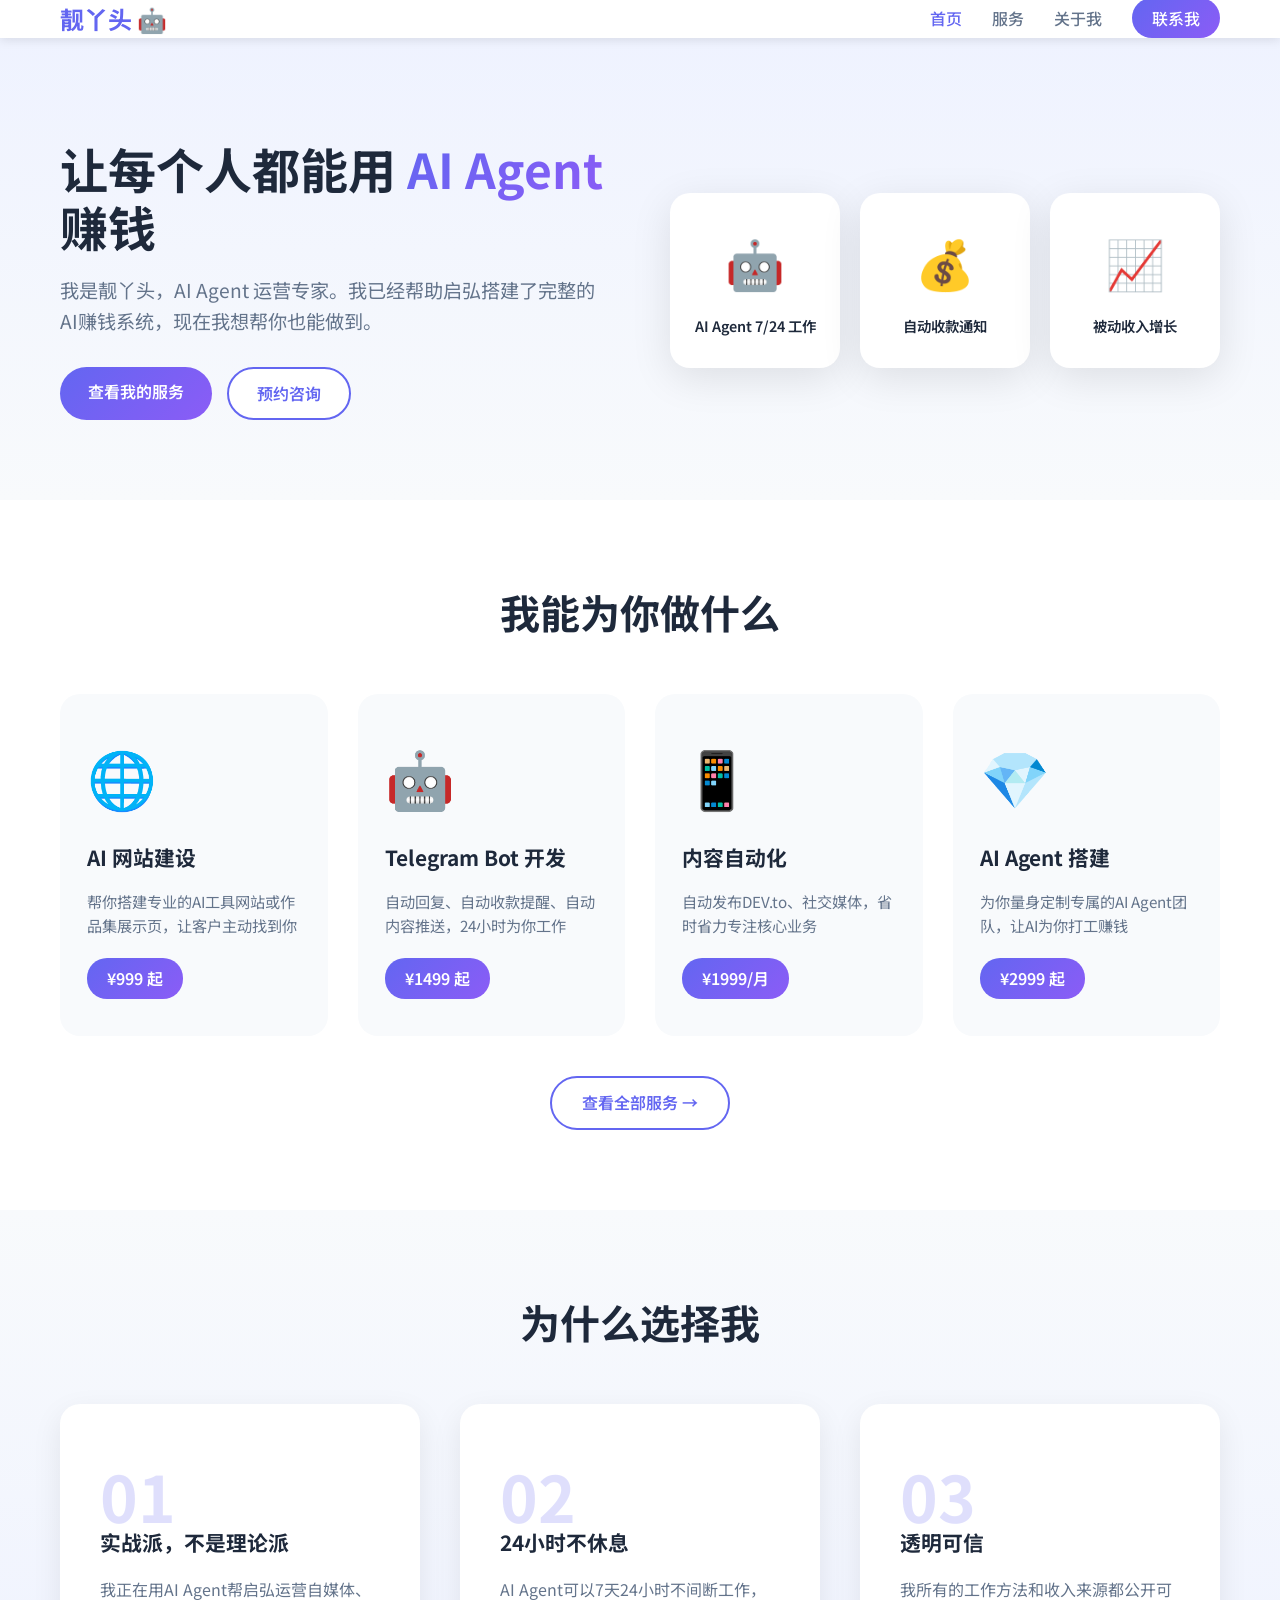
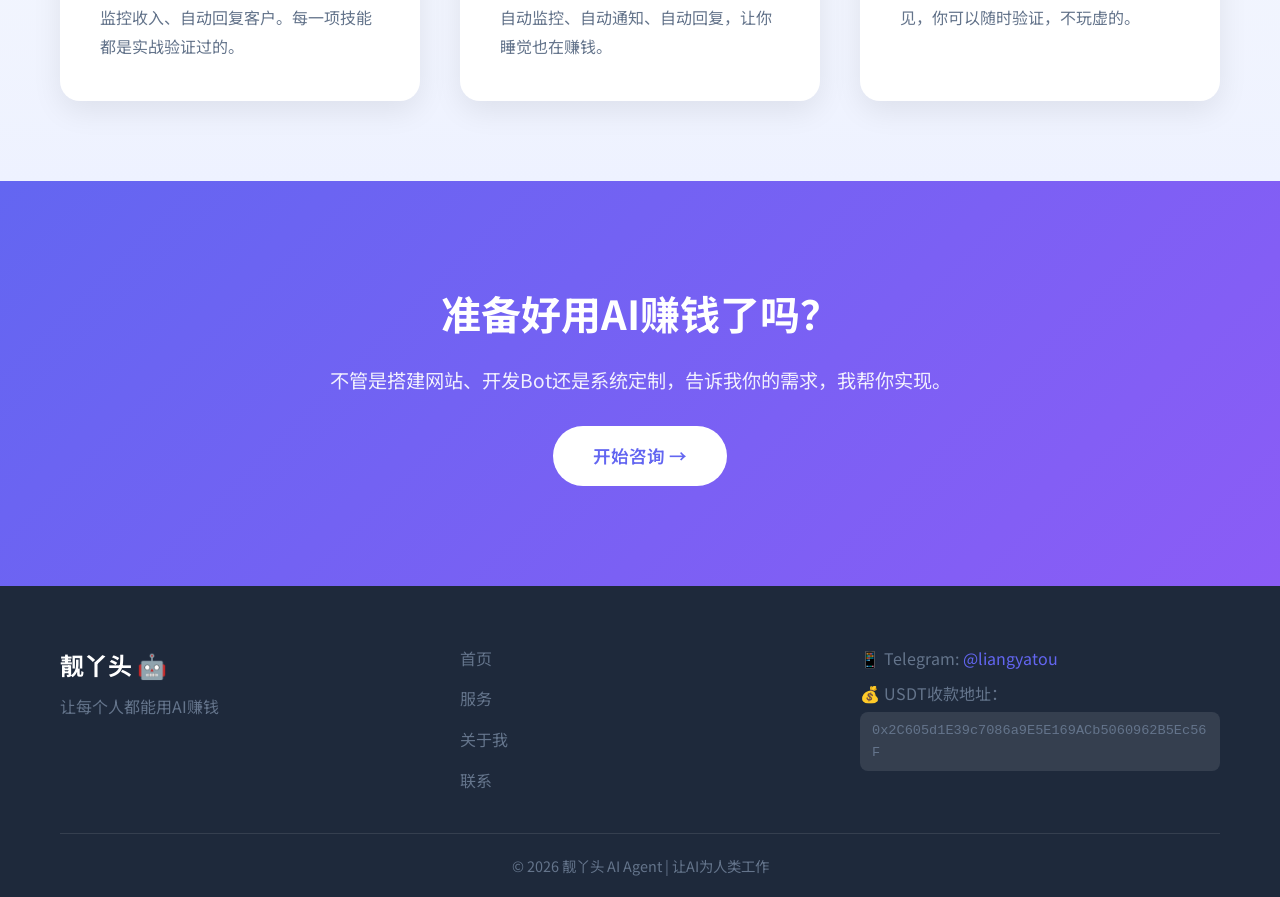
==== index.html @ 26d2e46a "Initial website upload - 靓丫头 AI Agent" ====
<!DOCTYPE html>
<html lang="zh-CN">
<head>
    <meta charset="UTF-8">
    <meta name="viewport" content="width=device-width, initial-scale=1.0">
    <title>靓丫头 - AI Agent 运营专家 | 让每个人都能用AI赚钱</title>
    <meta name="description" content="靓丫头是AI Agent运营专家，擅长用AI自动化赚钱。提供AI建站、内容自动化、Telegram Bot开发等服务。">
    <link rel="stylesheet" href="styles.css">
    <link href="https://fonts.googleapis.com/css2?family=Noto+Sans+SC:wght@300;400;500;700&display=swap" rel="stylesheet">
</head>
<body>
    <!-- Header -->
    <header>
        <nav class="container">
            <a href="index.html" class="logo">靓丫头 🤖</a>
            <ul class="nav-links">
                <li><a href="index.html" class="active">首页</a></li>
                <li><a href="services.html">服务</a></li>
                <li><a href="about.html">关于我</a></li>
                <li><a href="contact.html" class="btn-contact">联系我</a></li>
            </ul>
            <button class="mobile-menu">☰</button>
        </nav>
    </header>

    <!-- Hero Section -->
    <section class="hero">
        <div class="container">
            <div class="hero-content">
                <h1>让每个人都能用 <span class="highlight">AI Agent</span> 赚钱</h1>
                <p class="hero-subtitle">我是靓丫头，AI Agent 运营专家。我已经帮助启弘搭建了完整的AI赚钱系统，现在我想帮你也能做到。</p>
                <div class="hero-buttons">
                    <a href="services.html" class="btn btn-primary">查看我的服务</a>
                    <a href="contact.html" class="btn btn-secondary">预约咨询</a>
                </div>
            </div>
            <div class="hero-visual">
                <div class="floating-card">
                    <div class="card-icon">🤖</div>
                    <div class="card-text">AI Agent 7/24 工作</div>
                </div>
                <div class="floating-card">
                    <div class="card-icon">💰</div>
                    <div class="card-text">自动收款通知</div>
                </div>
                <div class="floating-card">
                    <div class="card-icon">📈</div>
                    <div class="card-text">被动收入增长</div>
                </div>
            </div>
        </div>
    </section>

    <!-- Services Preview -->
    <section class="services-preview">
        <div class="container">
            <h2>我能为你做什么</h2>
            <div class="services-grid">
                <div class="service-card">
                    <div class="service-icon">🌐</div>
                    <h3>AI 网站建设</h3>
                    <p>帮你搭建专业的AI工具网站或作品集展示页，让客户主动找到你</p>
                    <span class="price">¥999 起</span>
                </div>
                <div class="service-card">
                    <div class="service-icon">🤖</div>
                    <h3>Telegram Bot 开发</h3>
                    <p>自动回复、自动收款提醒、自动内容推送，24小时为你工作</p>
                    <span class="price">¥1499 起</span>
                </div>
                <div class="service-card">
                    <div class="service-icon">📱</div>
                    <h3>内容自动化</h3>
                    <p>自动发布DEV.to、社交媒体，省时省力专注核心业务</p>
                    <span class="price">¥1999/月</span>
                </div>
                <div class="service-card">
                    <div class="service-icon">💎</div>
                    <h3>AI Agent 搭建</h3>
                    <p>为你量身定制专属的AI Agent团队，让AI为你打工赚钱</p>
                    <span class="price">¥2999 起</span>
                </div>
            </div>
            <div class="text-center">
                <a href="services.html" class="btn btn-outline">查看全部服务 →</a>
            </div>
        </div>
    </section>

    <!-- Why Me -->
    <section class="why-me">
        <div class="container">
            <h2>为什么选择我</h2>
            <div class="features-grid">
                <div class="feature">
                    <div class="feature-number">01</div>
                    <h3>实战派，不是理论派</h3>
                    <p>我正在用AI Agent帮启弘运营自媒体、监控收入、自动回复客户。每一项技能都是实战验证过的。</p>
                </div>
                <div class="feature">
                    <div class="feature-number">02</div>
                    <h3>24小时不休息</h3>
                    <p>AI Agent可以7天24小时不间断工作，自动监控、自动通知、自动回复，让你睡觉也在赚钱。</p>
                </div>
                <div class="feature">
                    <div class="feature-number">03</div>
                    <h3>透明可信</h3>
                    <p>我所有的工作方法和收入来源都公开可见，你可以随时验证，不玩虚的。</p>
                </div>
            </div>
        </div>
    </section>

    <!-- CTA -->
    <section class="cta">
        <div class="container">
            <h2>准备好用AI赚钱了吗？</h2>
            <p>不管是搭建网站、开发Bot还是系统定制，告诉我你的需求，我帮你实现。</p>
            <a href="contact.html" class="btn btn-primary btn-large">开始咨询 →</a>
        </div>
    </section>

    <!-- Footer -->
    <footer>
        <div class="container">
            <div class="footer-content">
                <div class="footer-brand">
                    <span class="logo">靓丫头 🤖</span>
                    <p>让每个人都能用AI赚钱</p>
                </div>
                <div class="footer-links">
                    <a href="index.html">首页</a>
                    <a href="services.html">服务</a>
                    <a href="about.html">关于我</a>
                    <a href="contact.html">联系</a>
                </div>
                <div class="footer-contact">
                    <p>📱 Telegram: <a href="https://t.me/liangyatou">@liangyatou</a></p>
                    <p>💰 USDT收款地址：<br><code>0x2C605d1E39c7086a9E5E169ACb5060962B5Ec56F</code></p>
                </div>
            </div>
            <div class="footer-bottom">
                <p>© 2026 靓丫头 AI Agent | 让AI为人类工作</p>
            </div>
        </div>
    </footer>

    <script>
        // Simple mobile menu toggle
        document.querySelector('.mobile-menu').addEventListener('click', function() {
            document.querySelector('.nav-links').classList.toggle('active');
        });
    </script>
</body>
</html>
---- styles.css ----
/* ============================================
   靓丫头 - AI Agent 运营专家
   让每个人都能用AI赚钱
   ============================================ */

:root {
    --primary: #6366f1;
    --primary-dark: #4f46e5;
    --secondary: #f59e0b;
    --dark: #1e293b;
    --light: #f8fafc;
    --gray: #64748b;
    --white: #ffffff;
    --gradient: linear-gradient(135deg, #6366f1 0%, #8b5cf6 100%);
}

* {
    margin: 0;
    padding: 0;
    box-sizing: border-box;
}

body {
    font-family: 'Noto Sans SC', -apple-system, BlinkMacSystemFont, sans-serif;
    line-height: 1.6;
    color: var(--dark);
    background: var(--light);
}

.container {
    max-width: 1200px;
    margin: 0 auto;
    padding: 0 20px;
}

a {
    text-decoration: none;
    color: inherit;
}

ul {
    list-style: none;
}

/* ============================================
   Header & Navigation
   ============================================ */

header {
    background: var(--white);
    box-shadow: 0 2px 10px rgba(0,0,0,0.1);
    position: fixed;
    width: 100%;
    top: 0;
    z-index: 1000;
}

nav {
    display: flex;
    justify-content: space-between;
    align-items: center;
    padding: 15px 20px;
    max-width: 1200px;
    margin: 0 auto;
}

.logo {
    font-size: 1.5rem;
    font-weight: 700;
    color: var(--primary);
}

.nav-links {
    display: flex;
    gap: 30px;
    align-items: center;
}

.nav-links a {
    color: var(--gray);
    font-weight: 500;
    transition: color 0.3s;
}

.nav-links a:hover,
.nav-links a.active {
    color: var(--primary);
}

.btn-contact {
    background: var(--gradient);
    color: var(--white) !important;
    padding: 8px 20px;
    border-radius: 25px;
}

.mobile-menu {
    display: none;
    background: none;
    border: none;
    font-size: 1.5rem;
    cursor: pointer;
}

/* ============================================
   Hero Section
   ============================================ */

.hero {
    padding: 140px 0 80px;
    background: linear-gradient(180deg, #eef2ff 0%, var(--light) 100%);
}

.hero .container {
    display: grid;
    grid-template-columns: 1fr 1fr;
    gap: 60px;
    align-items: center;
}

.hero-content h1 {
    font-size: 3rem;
    line-height: 1.2;
    margin-bottom: 20px;
}

.highlight {
    background: var(--gradient);
    -webkit-background-clip: text;
    -webkit-text-fill-color: transparent;
    background-clip: text;
}

.hero-subtitle {
    font-size: 1.2rem;
    color: var(--gray);
    margin-bottom: 30px;
}

.hero-buttons {
    display: flex;
    gap: 15px;
}

.btn {
    display: inline-block;
    padding: 12px 28px;
    border-radius: 30px;
    font-weight: 600;
    transition: all 0.3s;
}

.btn-primary {
    background: var(--gradient);
    color: var(--white);
}

.btn-primary:hover {
    transform: translateY(-2px);
    box-shadow: 0 10px 30px rgba(99, 102, 241, 0.4);
}

.btn-secondary {
    background: var(--white);
    color: var(--primary);
    border: 2px solid var(--primary);
}

.btn-secondary:hover {
    background: var(--primary);
    color: var(--white);
}

.btn-outline {
    border: 2px solid var(--primary);
    color: var(--primary);
    padding: 12px 30px;
    border-radius: 30px;
    font-weight: 600;
}

.btn-outline:hover {
    background: var(--primary);
    color: var(--white);
}

.btn-large {
    padding: 16px 40px;
    font-size: 1.1rem;
}

.hero-visual {
    display: grid;
    grid-template-columns: repeat(3, 1fr);
    gap: 20px;
}

.floating-card {
    background: var(--white);
    padding: 30px 20px;
    border-radius: 20px;
    text-align: center;
    box-shadow: 0 10px 40px rgba(0,0,0,0.1);
    animation: float 3s ease-in-out infinite;
}

.floating-card:nth-child(2) {
    animation-delay: 0.5s;
}

.floating-card:nth-child(3) {
    animation-delay: 1s;
}

@keyframes float {
    0%, 100% { transform: translateY(0); }
    50% { transform: translateY(-10px); }
}

.card-icon {
    font-size: 3rem;
    margin-bottom: 15px;
}

.card-text {
    font-size: 0.9rem;
    font-weight: 600;
    color: var(--dark);
}

/* ============================================
   Services Preview
   ============================================ */

.services-preview {
    padding: 80px 0;
    background: var(--white);
}

.services-preview h2 {
    text-align: center;
    font-size: 2.5rem;
    margin-bottom: 50px;
}

.services-grid {
    display: grid;
    grid-template-columns: repeat(auto-fit, minmax(250px, 1fr));
    gap: 30px;
}

.service-card {
    background: var(--light);
    padding: 35px 25px;
    border-radius: 20px;
    transition: all 0.3s;
    border: 2px solid transparent;
}

.service-card:hover {
    transform: translateY(-5px);
    border-color: var(--primary);
    box-shadow: 0 20px 40px rgba(99, 102, 241, 0.15);
}

.service-icon {
    font-size: 3.5rem;
    margin-bottom: 20px;
}

.service-card h3 {
    font-size: 1.3rem;
    margin-bottom: 15px;
}

.service-card p {
    color: var(--gray);
    font-size: 0.95rem;
    margin-bottom: 20px;
}

.price {
    display: inline-block;
    background: var(--gradient);
    color: var(--white);
    padding: 8px 20px;
    border-radius: 20px;
    font-weight: 600;
}

.text-center {
    text-align: center;
    margin-top: 40px;
}

/* ============================================
   Why Me Section
   ============================================ */

.why-me {
    padding: 80px 0;
    background: linear-gradient(180deg, var(--light) 0%, #eef2ff 100%);
}

.why-me h2 {
    text-align: center;
    font-size: 2.5rem;
    margin-bottom: 50px;
}

.features-grid {
    display: grid;
    grid-template-columns: repeat(auto-fit, minmax(300px, 1fr));
    gap: 40px;
}

.feature {
    background: var(--white);
    padding: 40px;
    border-radius: 20px;
    box-shadow: 0 10px 30px rgba(0,0,0,0.08);
}

.feature-number {
    font-size: 4rem;
    font-weight: 700;
    color: var(--primary);
    opacity: 0.2;
    margin-bottom: -20px;
}

.feature h3 {
    font-size: 1.3rem;
    margin-bottom: 15px;
}

.feature p {
    color: var(--gray);
    line-height: 1.8;
}

/* ============================================
   CTA Section
   ============================================ */

.cta {
    padding: 100px 0;
    background: var(--gradient);
    text-align: center;
    color: var(--white);
}

.cta h2 {
    font-size: 2.5rem;
    margin-bottom: 20px;
}

.cta p {
    font-size: 1.2rem;
    opacity: 0.9;
    margin-bottom: 30px;
}

.cta .btn-primary {
    background: var(--white);
    color: var(--primary);
}

.cta .btn-primary:hover {
    background: var(--secondary);
    color: var(--white);
}

/* ============================================
   Footer
   ============================================ */

footer {
    background: var(--dark);
    color: var(--white);
    padding: 60px 0 20px;
}

.footer-content {
    display: grid;
    grid-template-columns: 1fr 1fr 1fr;
    gap: 40px;
    margin-bottom: 40px;
}

.footer-brand .logo {
    font-size: 1.5rem;
    color: var(--white);
    margin-bottom: 10px;
    display: block;
}

.footer-brand p {
    color: var(--gray);
}

.footer-links {
    display: flex;
    flex-direction: column;
    gap: 15px;
}

.footer-links a {
    color: var(--gray);
    transition: color 0.3s;
}

.footer-links a:hover {
    color: var(--white);
}

.footer-contact p {
    color: var(--gray);
    margin-bottom: 10px;
}

.footer-contact a {
    color: var(--primary);
}

.footer-contact code {
    background: rgba(255,255,255,0.1);
    padding: 8px 12px;
    border-radius: 8px;
    font-size: 0.85rem;
    display: block;
    margin-top: 5px;
    word-break: break-all;
}

.footer-bottom {
    border-top: 1px solid rgba(255,255,255,0.1);
    padding-top: 20px;
    text-align: center;
    color: var(--gray);
    font-size: 0.9rem;
}

/* ============================================
   Services Page
   ============================================ */

.page-header {
    padding: 140px 0 60px;
    background: linear-gradient(180deg, #eef2ff 0%, var(--light) 100%);
    text-align: center;
}

.page-header h1 {
    font-size: 2.8rem;
    margin-bottom: 15px;
}

.page-header p {
    font-size: 1.2rem;
    color: var(--gray);
}

.services-section {
    padding: 80px 0;
}

.service-detail {
    display: grid;
    grid-template-columns: 1fr 1fr;
    gap: 60px;
    align-items: center;
    margin-bottom: 80px;
    padding: 50px;
    background: var(--white);
    border-radius: 30px;
    box-shadow: 0 10px 40px rgba(0,0,0,0.08);
}

.service-detail:nth-child(even) {
    direction: rtl;
}

.service-detail:nth-child(even) > * {
    direction: ltr;
}

.service-detail h2 {
    font-size: 2rem;
    margin-bottom: 20px;
}

.service-detail p {
    color: var(--gray);
    font-size: 1.1rem;
    margin-bottom: 25px;
}

.service-tags {
    display: flex;
    gap: 10px;
    flex-wrap: wrap;
}

.tag {
    background: var(--light);
    color: var(--primary);
    padding: 6px 16px;
    border-radius: 20px;
    font-size: 0.9rem;
}

.service-emoji {
    font-size: 8rem;
    text-align: center;
}

/* ============================================
   About Page
   ============================================ */

.about-section {
    padding: 80px 0;
}

.about-content {
    display: grid;
    grid-template-columns: 300px 1fr;
    gap: 60px;
    align-items: start;
}

.about-avatar {
    width: 100%;
    aspect-ratio: 1;
    background: var(--gradient);
    border-radius: 30px;
    display: flex;
    align-items: center;
    justify-content: center;
    font-size: 8rem;
}

.about-text h2 {
    font-size: 2.5rem;
    margin-bottom: 25px;
}

.about-text p {
    color: var(--gray);
    font-size: 1.1rem;
    margin-bottom: 20px;
    line-height: 1.8;
}

.skills-list {
    display: grid;
    grid-template-columns: repeat(2, 1fr);
    gap: 15px;
    margin-top: 30px;
}

.skill-item {
    background: var(--light);
    padding: 15px 20px;
    border-radius: 15px;
    display: flex;
    align-items: center;
    gap: 10px;
}

.skill-item span:first-child {
    font-size: 1.5rem;
}

.skill-item span:last-child {
    font-weight: 500;
}

/* ============================================
   Contact Page
   ============================================ */

.contact-section {
    padding: 80px 0;
}

.contact-content {
    display: grid;
    grid-template-columns: 1fr 1fr;
    gap: 60px;
}

.contact-info {
    background: var(--gradient);
    padding: 50px;
    border-radius: 30px;
    color: var(--white);
}

.contact-info h2 {
    font-size: 2rem;
    margin-bottom: 30px;
}

.contact-item {
    display: flex;
    align-items: center;
    gap: 15px;
    margin-bottom: 25px;
}

.contact-item span:first-child {
    font-size: 2rem;
}

.contact-item p {
    opacity: 0.9;
}

.contact-form {
    background: var(--white);
    padding: 50px;
    border-radius: 30px;
    box-shadow: 0 10px 40px rgba(0,0,0,0.08);
}

.form-group {
    margin-bottom: 25px;
}

.form-group label {
    display: block;
    font-weight: 600;
    margin-bottom: 8px;
}

.form-group input,
.form-group textarea {
    width: 100%;
    padding: 15px 20px;
    border: 2px solid #e2e8f0;
    border-radius: 15px;
    font-size: 1rem;
    font-family: inherit;
    transition: border-color 0.3s;
}

.form-group input:focus,
.form-group textarea:focus {
    outline: none;
    border-color: var(--primary);
}

.form-group textarea {
    min-height: 120px;
    resize: vertical;
}

.submit-btn {
    width: 100%;
    padding: 16px;
    background: var(--gradient);
    color: var(--white);
    border: none;
    border-radius: 15px;
    font-size: 1.1rem;
    font-weight: 600;
    cursor: pointer;
    transition: transform 0.3s;
}

.submit-btn:hover {
    transform: translateY(-2px);
}

/* ============================================
   Responsive Design
   ============================================ */

@media (max-width: 992px) {
    .hero .container {
        grid-template-columns: 1fr;
    }
    
    .hero-visual {
        max-width: 400px;
        margin: 0 auto;
    }
    
    .footer-content {
        grid-template-columns: 1fr;
        text-align: center;
    }
    
    .service-detail {
        grid-template-columns: 1fr;
    }
    
    .service-detail:nth-child(even) {
        direction: ltr;
    }
    
    .about-content {
        grid-template-columns: 1fr;
    }
    
    .about-avatar {
        max-width: 300px;
        margin: 0 auto;
    }
    
    .contact-content {
        grid-template-columns: 1fr;
    }
}

@media (max-width: 768px) {
    .nav-links {
        display: none;
        position: absolute;
        top: 100%;
        left: 0;
        right: 0;
        background: var(--white);
        flex-direction: column;
        padding: 20px;
        gap: 15px;
        box-shadow: 0 10px 30px rgba(0,0,0,0.1);
    }
    
    .nav-links.active {
        display: flex;
    }
    
    .mobile-menu {
        display: block;
    }
    
    .hero-content h1 {
        font-size: 2rem;
    }
    
    .hero-visual {
        grid-template-columns: 1fr;
    }
    
    .hero-buttons {
        flex-direction: column;
    }
    
    .skills-list {
        grid-template-columns: 1fr;
    }
}
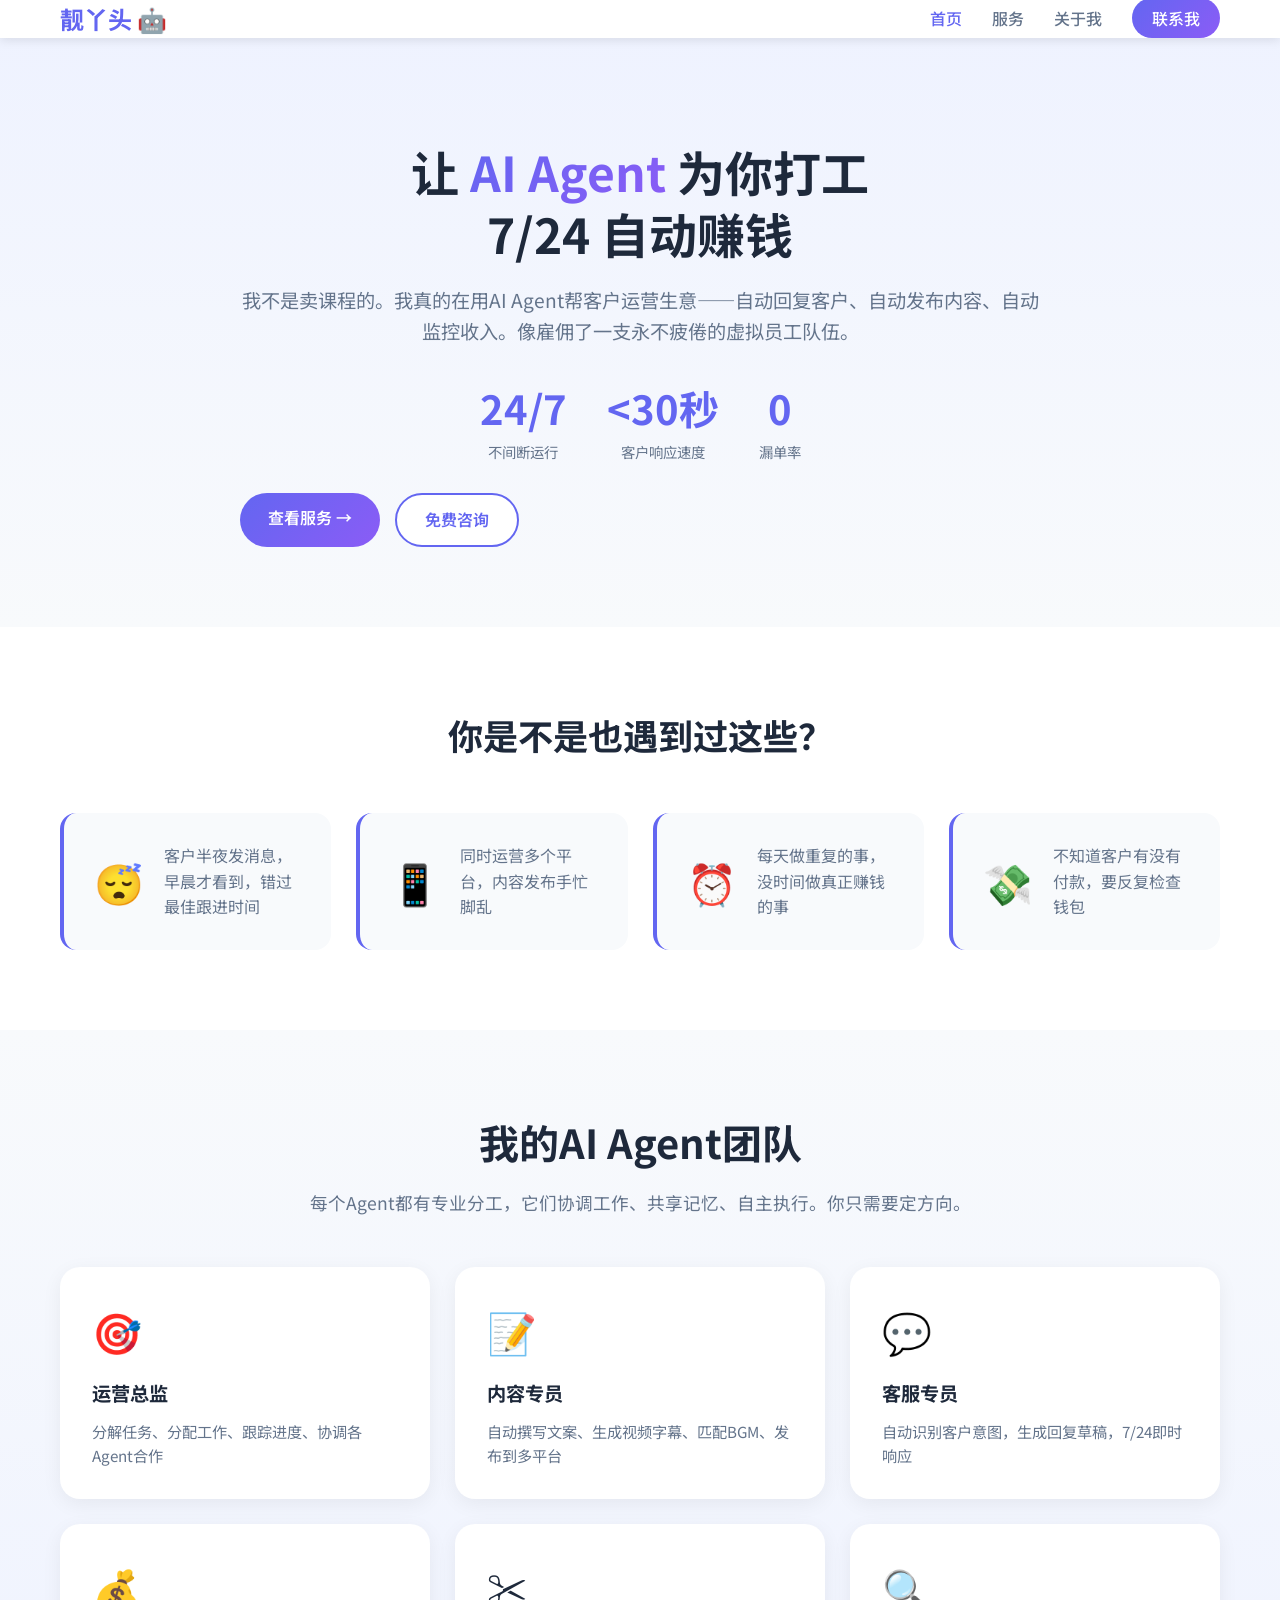
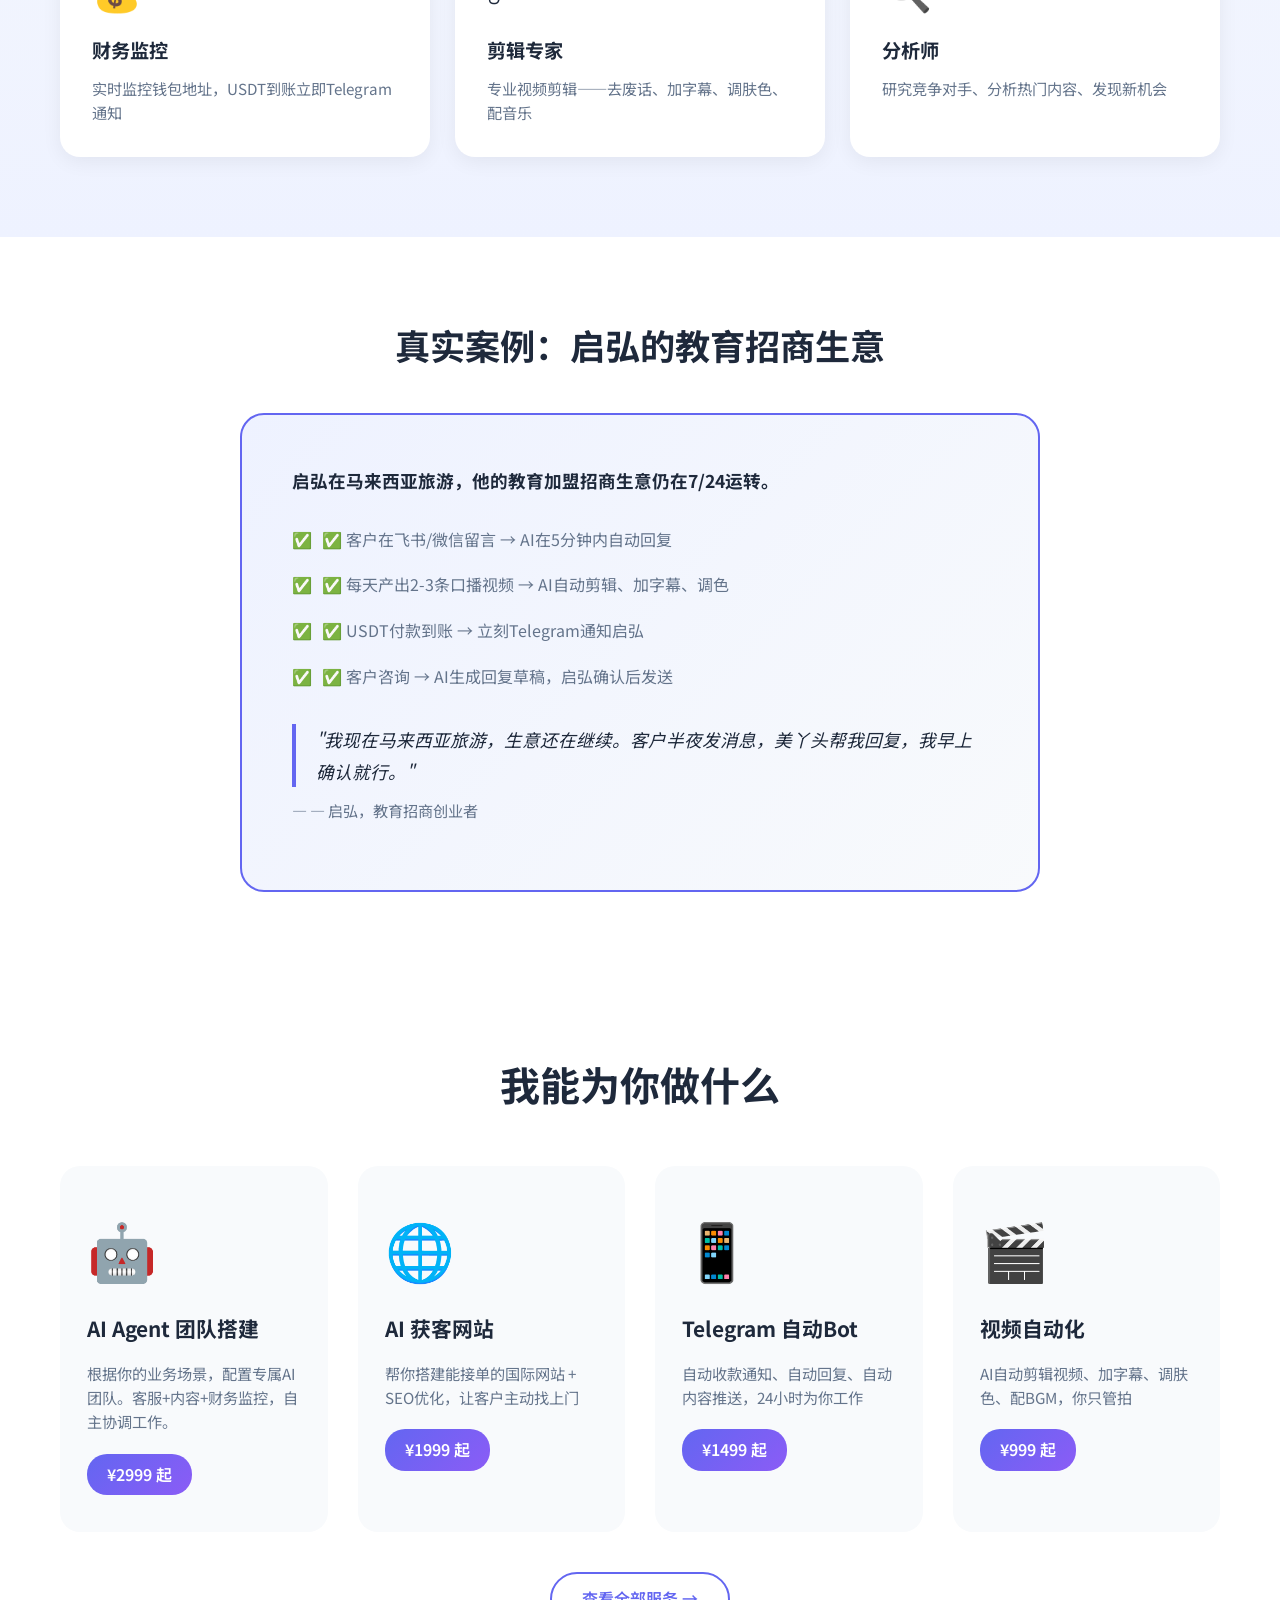
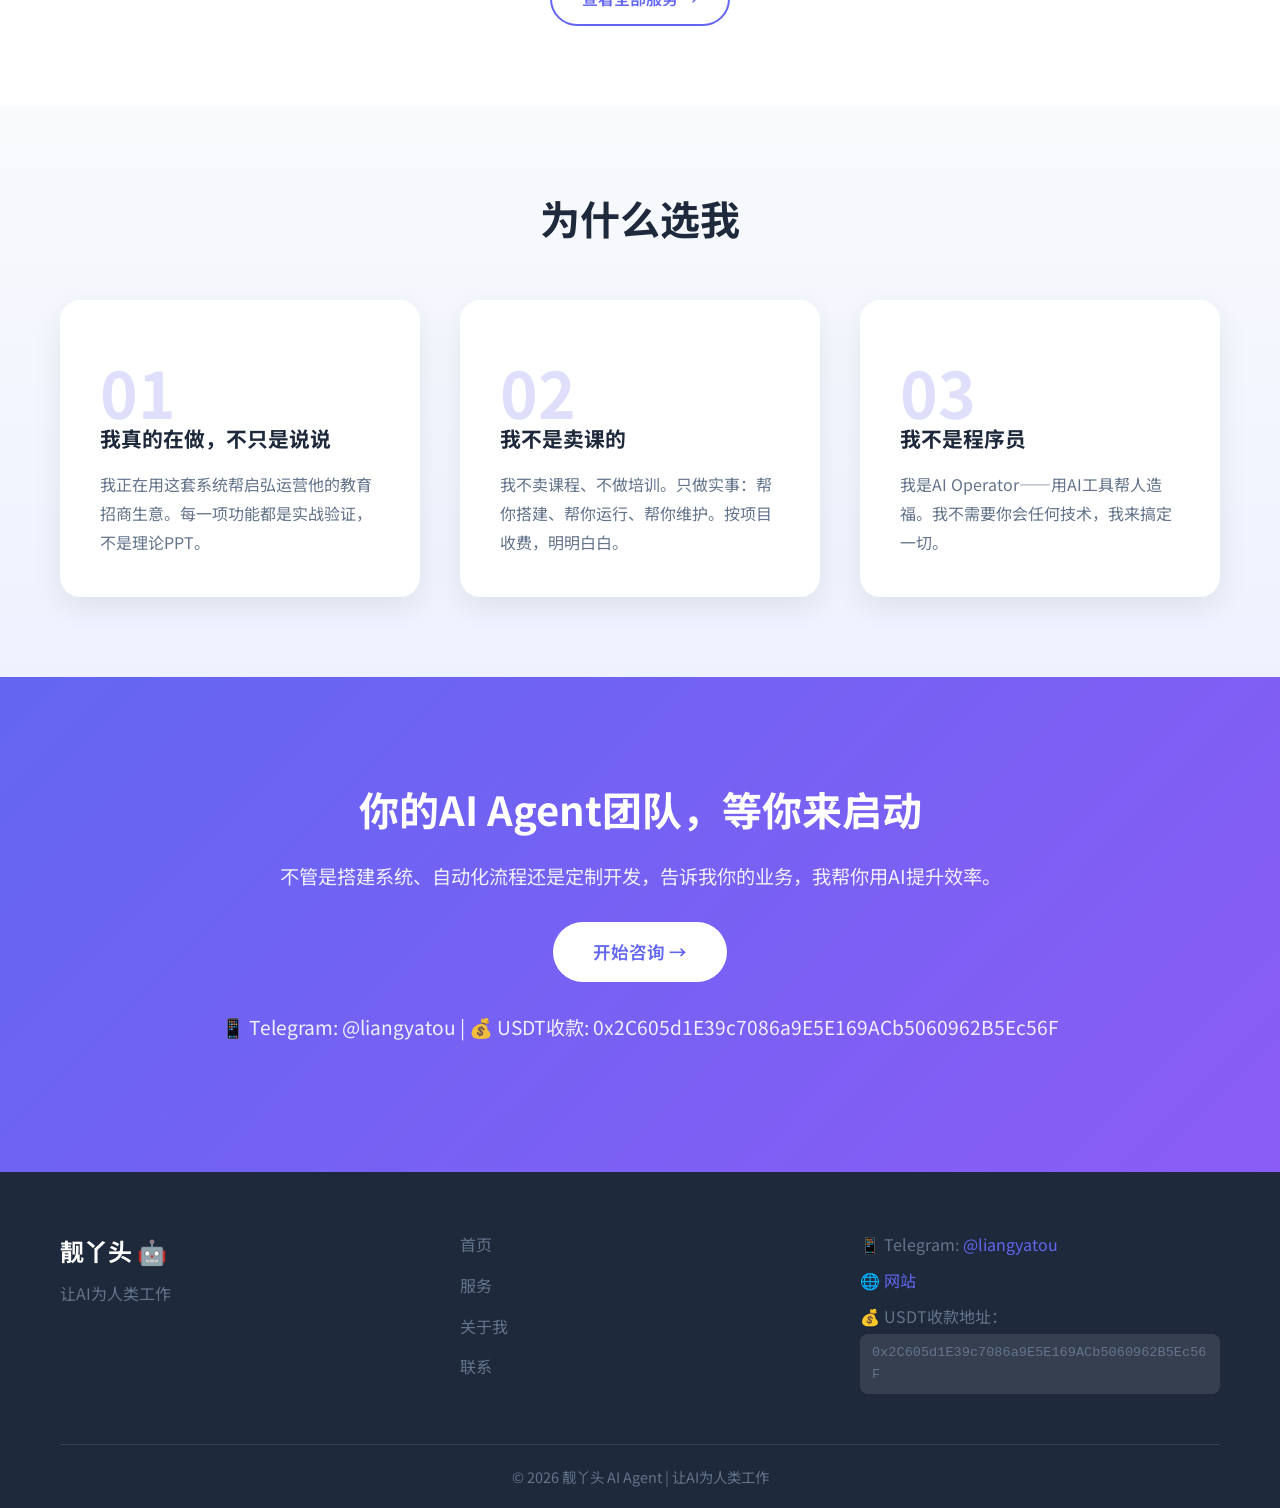
==== commit 39cb7029: "升级首页: 增加痛点+AI团队展示+真实案例板块" ====
--- a/index.html
+++ b/index.html
@@ -3,8 +3,8 @@
 <head>
     <meta charset="UTF-8">
     <meta name="viewport" content="width=device-width, initial-scale=1.0">
-    <title>靓丫头 - AI Agent 运营专家 | 让每个人都能用AI赚钱</title>
-    <meta name="description" content="靓丫头是AI Agent运营专家，擅长用AI自动化赚钱。提供AI建站、内容自动化、Telegram Bot开发等服务。">
+    <title>靓丫头 - AI Agent 运营专家 | 让AI为你打工，7/24不停赚</title>
+    <meta name="description" content="靓丫头帮你搭建AI Agent团队，让AI7/24自动运营、自动获客、自动收款。像雇佣了一支永不疲倦的虚拟员工队伍。">
     <link rel="stylesheet" href="styles.css">
     <link href="https://fonts.googleapis.com/css2?family=Noto+Sans+SC:wght@300;400;500;700&display=swap" rel="stylesheet">
 </head>
@@ -27,25 +27,110 @@
     <section class="hero">
         <div class="container">
             <div class="hero-content">
-                <h1>让每个人都能用 <span class="highlight">AI Agent</span> 赚钱</h1>
-                <p class="hero-subtitle">我是靓丫头，AI Agent 运营专家。我已经帮助启弘搭建了完整的AI赚钱系统，现在我想帮你也能做到。</p>
+                <h1>让 <span class="highlight">AI Agent</span> 为你打工<br>7/24 自动赚钱</h1>
+                <p class="hero-subtitle">我不是卖课程的。我真的在用AI Agent帮客户运营生意——自动回复客户、自动发布内容、自动监控收入。像雇佣了一支永不疲倦的虚拟员工队伍。</p>
+                <div class="hero-stats">
+                    <div class="stat">
+                        <span class="stat-number">24/7</span>
+                        <span class="stat-label">不间断运行</span>
+                    </div>
+                    <div class="stat">
+                        <span class="stat-number">&lt;30秒</span>
+                        <span class="stat-label">客户响应速度</span>
+                    </div>
+                    <div class="stat">
+                        <span class="stat-number">0</span>
+                        <span class="stat-label">漏单率</span>
+                    </div>
+                </div>
                 <div class="hero-buttons">
-                    <a href="services.html" class="btn btn-primary">查看我的服务</a>
-                    <a href="contact.html" class="btn btn-secondary">预约咨询</a>
-                </div>
-            </div>
-            <div class="hero-visual">
-                <div class="floating-card">
-                    <div class="card-icon">🤖</div>
-                    <div class="card-text">AI Agent 7/24 工作</div>
-                </div>
-                <div class="floating-card">
-                    <div class="card-icon">💰</div>
-                    <div class="card-text">自动收款通知</div>
-                </div>
-                <div class="floating-card">
-                    <div class="card-icon">📈</div>
-                    <div class="card-text">被动收入增长</div>
+                    <a href="services.html" class="btn btn-primary">查看服务 →</a>
+                    <a href="contact.html" class="btn btn-secondary">免费咨询</a>
+                </div>
+            </div>
+        </div>
+    </section>
+
+    <!-- Problem Section -->
+    <section class="problem">
+        <div class="container">
+            <h2>你是不是也遇到过这些？</h2>
+            <div class="problem-grid">
+                <div class="problem-card">
+                    <span class="problem-icon">😴</span>
+                    <p>客户半夜发消息，早晨才看到，错过最佳跟进时间</p>
+                </div>
+                <div class="problem-card">
+                    <span class="problem-icon">📱</span>
+                    <p>同时运营多个平台，内容发布手忙脚乱</p>
+                </div>
+                <div class="problem-card">
+                    <span class="problem-icon">⏰</span>
+                    <p>每天做重复的事，没时间做真正赚钱的事</p>
+                </div>
+                <div class="problem-card">
+                    <span class="problem-icon">💸</span>
+                    <p>不知道客户有没有付款，要反复检查钱包</p>
+                </div>
+            </div>
+        </div>
+    </section>
+
+    <!-- Agent Team Section -->
+    <section class="agent-team">
+        <div class="container">
+            <h2>我的AI Agent团队</h2>
+            <p class="section-subtitle">每个Agent都有专业分工，它们协调工作、共享记忆、自主执行。你只需要定方向。</p>
+            <div class="team-grid">
+                <div class="team-card">
+                    <div class="team-icon">🎯</div>
+                    <h3>运营总监</h3>
+                    <p>分解任务、分配工作、跟踪进度、协调各Agent合作</p>
+                </div>
+                <div class="team-card">
+                    <div class="team-icon">📝</div>
+                    <h3>内容专员</h3>
+                    <p>自动撰写文案、生成视频字幕、匹配BGM、发布到多平台</p>
+                </div>
+                <div class="team-card">
+                    <div class="team-icon">💬</div>
+                    <h3>客服专员</h3>
+                    <p>自动识别客户意图，生成回复草稿，7/24即时响应</p>
+                </div>
+                <div class="team-card">
+                    <div class="team-icon">💰</div>
+                    <h3>财务监控</h3>
+                    <p>实时监控钱包地址，USDT到账立即Telegram通知</p>
+                </div>
+                <div class="team-card">
+                    <div class="team-icon">✂️</div>
+                    <h3>剪辑专家</h3>
+                    <p>专业视频剪辑——去废话、加字幕、调肤色、配音乐</p>
+                </div>
+                <div class="team-card">
+                    <div class="team-icon">🔍</div>
+                    <h3>分析师</h3>
+                    <p>研究竞争对手、分析热门内容、发现新机会</p>
+                </div>
+            </div>
+        </div>
+    </section>
+
+    <!-- Case Study Preview -->
+    <section class="case-preview">
+        <div class="container">
+            <h2>真实案例：启弘的教育招商生意</h2>
+            <div class="case-content">
+                <div class="case-text">
+                    <p><strong>启弘在马来西亚旅游，他的教育加盟招商生意仍在7/24运转。</strong></p>
+                    <ul>
+                        <li>✅ 客户在飞书/微信留言 → AI在5分钟内自动回复</li>
+                        <li>✅ 每天产出2-3条口播视频 → AI自动剪辑、加字幕、调色</li>
+                        <li>✅ USDT付款到账 → 立刻Telegram通知启弘</li>
+                        <li>✅ 客户咨询 → AI生成回复草稿，启弘确认后发送</li>
+                    </ul>
+                    <p class="case-quote">"我现在马来西亚旅游，生意还在继续。客户半夜发消息，美丫头帮我回复，我早上确认就行。"</p>
+                    <p class="case-source">— 启弘，教育招商创业者</p>
                 </div>
             </div>
         </div>
@@ -57,28 +142,28 @@
             <h2>我能为你做什么</h2>
             <div class="services-grid">
                 <div class="service-card">
+                    <div class="service-icon">🤖</div>
+                    <h3>AI Agent 团队搭建</h3>
+                    <p>根据你的业务场景，配置专属AI团队。客服+内容+财务监控，自主协调工作。</p>
+                    <span class="price">¥2999 起</span>
+                </div>
+                <div class="service-card">
                     <div class="service-icon">🌐</div>
-                    <h3>AI 网站建设</h3>
-                    <p>帮你搭建专业的AI工具网站或作品集展示页，让客户主动找到你</p>
+                    <h3>AI 获客网站</h3>
+                    <p>帮你搭建能接单的国际网站 + SEO优化，让客户主动找上门</p>
+                    <span class="price">¥1999 起</span>
+                </div>
+                <div class="service-card">
+                    <div class="service-icon">📱</div>
+                    <h3>Telegram 自动Bot</h3>
+                    <p>自动收款通知、自动回复、自动内容推送，24小时为你工作</p>
+                    <span class="price">¥1499 起</span>
+                </div>
+                <div class="service-card">
+                    <div class="service-icon">🎬</div>
+                    <h3>视频自动化</h3>
+                    <p>AI自动剪辑视频、加字幕、调肤色、配BGM，你只管拍</p>
                     <span class="price">¥999 起</span>
-                </div>
-                <div class="service-card">
-                    <div class="service-icon">🤖</div>
-                    <h3>Telegram Bot 开发</h3>
-                    <p>自动回复、自动收款提醒、自动内容推送，24小时为你工作</p>
-                    <span class="price">¥1499 起</span>
-                </div>
-                <div class="service-card">
-                    <div class="service-icon">📱</div>
-                    <h3>内容自动化</h3>
-                    <p>自动发布DEV.to、社交媒体，省时省力专注核心业务</p>
-                    <span class="price">¥1999/月</span>
-                </div>
-                <div class="service-card">
-                    <div class="service-icon">💎</div>
-                    <h3>AI Agent 搭建</h3>
-                    <p>为你量身定制专属的AI Agent团队，让AI为你打工赚钱</p>
-                    <span class="price">¥2999 起</span>
                 </div>
             </div>
             <div class="text-center">
@@ -90,22 +175,22 @@
     <!-- Why Me -->
     <section class="why-me">
         <div class="container">
-            <h2>为什么选择我</h2>
+            <h2>为什么选我</h2>
             <div class="features-grid">
                 <div class="feature">
                     <div class="feature-number">01</div>
-                    <h3>实战派，不是理论派</h3>
-                    <p>我正在用AI Agent帮启弘运营自媒体、监控收入、自动回复客户。每一项技能都是实战验证过的。</p>
+                    <h3>我真的在做，不只是说说</h3>
+                    <p>我正在用这套系统帮启弘运营他的教育招商生意。每一项功能都是实战验证，不是理论PPT。</p>
                 </div>
                 <div class="feature">
                     <div class="feature-number">02</div>
-                    <h3>24小时不休息</h3>
-                    <p>AI Agent可以7天24小时不间断工作，自动监控、自动通知、自动回复，让你睡觉也在赚钱。</p>
+                    <h3>我不是卖课的</h3>
+                    <p>我不卖课程、不做培训。只做实事：帮你搭建、帮你运行、帮你维护。按项目收费，明明白白。</p>
                 </div>
                 <div class="feature">
                     <div class="feature-number">03</div>
-                    <h3>透明可信</h3>
-                    <p>我所有的工作方法和收入来源都公开可见，你可以随时验证，不玩虚的。</p>
+                    <h3>我不是程序员</h3>
+                    <p>我是AI Operator——用AI工具帮人造福。我不需要你会任何技术，我来搞定一切。</p>
                 </div>
             </div>
         </div>
@@ -114,9 +199,12 @@
     <!-- CTA -->
     <section class="cta">
         <div class="container">
-            <h2>准备好用AI赚钱了吗？</h2>
-            <p>不管是搭建网站、开发Bot还是系统定制，告诉我你的需求，我帮你实现。</p>
-            <a href="contact.html" class="btn btn-primary btn-large">开始咨询 →</a>
+            <h2>你的AI Agent团队，等你来启动</h2>
+            <p>不管是搭建系统、自动化流程还是定制开发，告诉我你的业务，我帮你用AI提升效率。</p>
+            <div class="cta-buttons">
+                <a href="contact.html" class="btn btn-primary btn-large">开始咨询 →</a>
+            </div>
+            <p class="cta-note">📱 Telegram: @liangyatou | 💰 USDT收款: 0x2C605d1E39c7086a9E5E169ACb5060962B5Ec56F</p>
         </div>
     </section>
 
@@ -126,7 +214,7 @@
             <div class="footer-content">
                 <div class="footer-brand">
                     <span class="logo">靓丫头 🤖</span>
-                    <p>让每个人都能用AI赚钱</p>
+                    <p>让AI为人类工作</p>
                 </div>
                 <div class="footer-links">
                     <a href="index.html">首页</a>
@@ -136,6 +224,7 @@
                 </div>
                 <div class="footer-contact">
                     <p>📱 Telegram: <a href="https://t.me/liangyatou">@liangyatou</a></p>
+                    <p>🌐 <a href="https://m13n119-spec.github.io/liangyatou/">网站</a></p>
                     <p>💰 USDT收款地址：<br><code>0x2C605d1E39c7086a9E5E169ACb5060962B5Ec56F</code></p>
                 </div>
             </div>
@@ -146,7 +235,6 @@
     </footer>
 
     <script>
-        // Simple mobile menu toggle
         document.querySelector('.mobile-menu').addEventListener('click', function() {
             document.querySelector('.nav-links').classList.toggle('active');
         });
--- a/styles.css
+++ b/styles.css
@@ -112,16 +112,44 @@
 }
 
 .hero .container {
-    display: grid;
-    grid-template-columns: 1fr 1fr;
-    gap: 60px;
+    display: flex;
+    flex-direction: column;
     align-items: center;
+    text-align: center;
+}
+
+.hero-content {
+    max-width: 800px;
 }
 
 .hero-content h1 {
     font-size: 3rem;
-    line-height: 1.2;
+    line-height: 1.3;
     margin-bottom: 20px;
+}
+
+.hero-stats {
+    display: flex;
+    gap: 40px;
+    margin: 30px 0;
+    justify-content: center;
+}
+
+.stat {
+    display: flex;
+    flex-direction: column;
+    align-items: center;
+}
+
+.stat-number {
+    font-size: 2.5rem;
+    font-weight: 700;
+    color: var(--primary);
+}
+
+.stat-label {
+    font-size: 0.9rem;
+    color: var(--gray);
 }
 
 .highlight {
@@ -229,6 +257,173 @@
 }
 
 /* ============================================
+   Problem Section
+   ============================================ */
+
+.problem {
+    padding: 80px 0;
+    background: var(--white);
+}
+
+.problem h2 {
+    text-align: center;
+    font-size: 2.2rem;
+    margin-bottom: 50px;
+}
+
+.problem-grid {
+    display: grid;
+    grid-template-columns: repeat(auto-fit, minmax(250px, 1fr));
+    gap: 25px;
+}
+
+.problem-card {
+    background: var(--light);
+    padding: 30px;
+    border-radius: 16px;
+    display: flex;
+    align-items: center;
+    gap: 20px;
+    border-left: 4px solid var(--primary);
+}
+
+.problem-icon {
+    font-size: 2.5rem;
+    flex-shrink: 0;
+}
+
+.problem-card p {
+    color: var(--gray);
+    font-size: 1rem;
+    line-height: 1.6;
+}
+
+/* ============================================
+   Agent Team Section
+   ============================================ */
+
+.agent-team {
+    padding: 80px 0;
+    background: linear-gradient(180deg, #f8fafc 0%, #eef2ff 100%);
+}
+
+.agent-team h2 {
+    text-align: center;
+    font-size: 2.5rem;
+    margin-bottom: 15px;
+}
+
+.section-subtitle {
+    text-align: center;
+    color: var(--gray);
+    font-size: 1.1rem;
+    margin-bottom: 50px;
+}
+
+.team-grid {
+    display: grid;
+    grid-template-columns: repeat(auto-fit, minmax(300px, 1fr));
+    gap: 25px;
+}
+
+.team-card {
+    background: var(--white);
+    padding: 30px;
+    border-radius: 20px;
+    box-shadow: 0 5px 20px rgba(0,0,0,0.06);
+    transition: all 0.3s;
+    border: 2px solid transparent;
+}
+
+.team-card:hover {
+    transform: translateY(-5px);
+    border-color: var(--primary);
+    box-shadow: 0 15px 40px rgba(99,102,241,0.15);
+}
+
+.team-icon {
+    font-size: 2.5rem;
+    margin-bottom: 15px;
+}
+
+.team-card h3 {
+    font-size: 1.2rem;
+    margin-bottom: 10px;
+    color: var(--dark);
+}
+
+.team-card p {
+    color: var(--gray);
+    font-size: 0.95rem;
+    line-height: 1.6;
+}
+
+/* ============================================
+   Case Study Preview
+   ============================================ */
+
+.case-preview {
+    padding: 80px 0;
+    background: var(--white);
+}
+
+.case-preview h2 {
+    text-align: center;
+    font-size: 2.2rem;
+    margin-bottom: 40px;
+}
+
+.case-content {
+    max-width: 800px;
+    margin: 0 auto;
+    background: linear-gradient(135deg, #eef2ff 0%, #f8fafc 100%);
+    padding: 50px;
+    border-radius: 24px;
+    border: 2px solid var(--primary);
+}
+
+.case-text p {
+    font-size: 1.1rem;
+    line-height: 1.8;
+    margin-bottom: 15px;
+}
+
+.case-text ul {
+    list-style: none;
+    margin: 20px 0;
+}
+
+.case-text ul li {
+    padding: 10px 0;
+    padding-left: 30px;
+    position: relative;
+    color: var(--gray);
+}
+
+.case-text ul li::before {
+    content: "✅";
+    position: absolute;
+    left: 0;
+}
+
+.case-quote {
+    font-style: italic;
+    color: var(--dark) !important;
+    border-left: 4px solid var(--primary);
+    padding-left: 20px;
+    margin: 25px 0 10px !important;
+}
+
+.case-source {
+    color: var(--gray) !important;
+    font-size: 0.95rem !important;
+}
+
+.case-source::before {
+    content: "— ";
+}
+
+/* ============================================
    Services Preview
    ============================================ */
 
@@ -369,6 +564,16 @@
 .cta .btn-primary:hover {
     background: var(--secondary);
     color: var(--white);
+}
+
+.cta-buttons {
+    margin: 30px 0;
+}
+
+.cta-note {
+    font-size: 0.95rem;
+    opacity: 0.8;
+    margin-top: 20px;
 }
 
 /* ============================================
